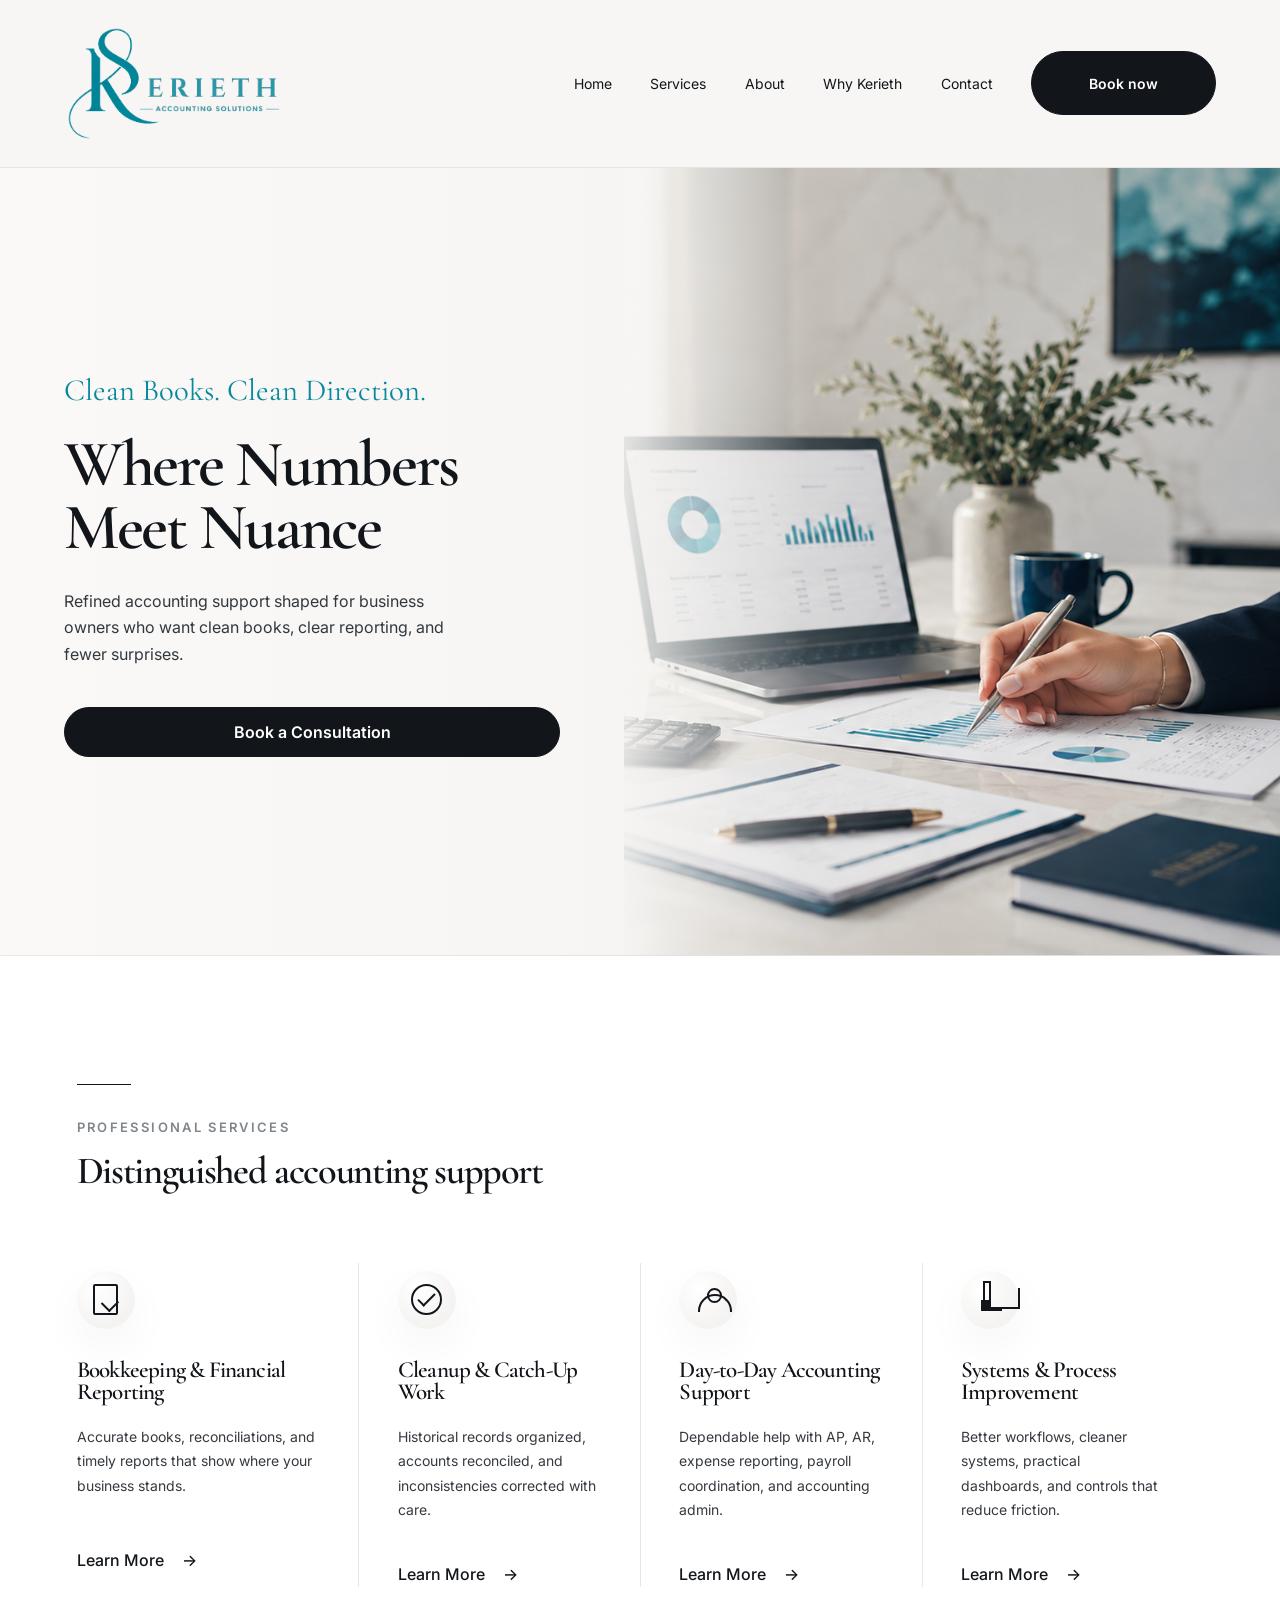
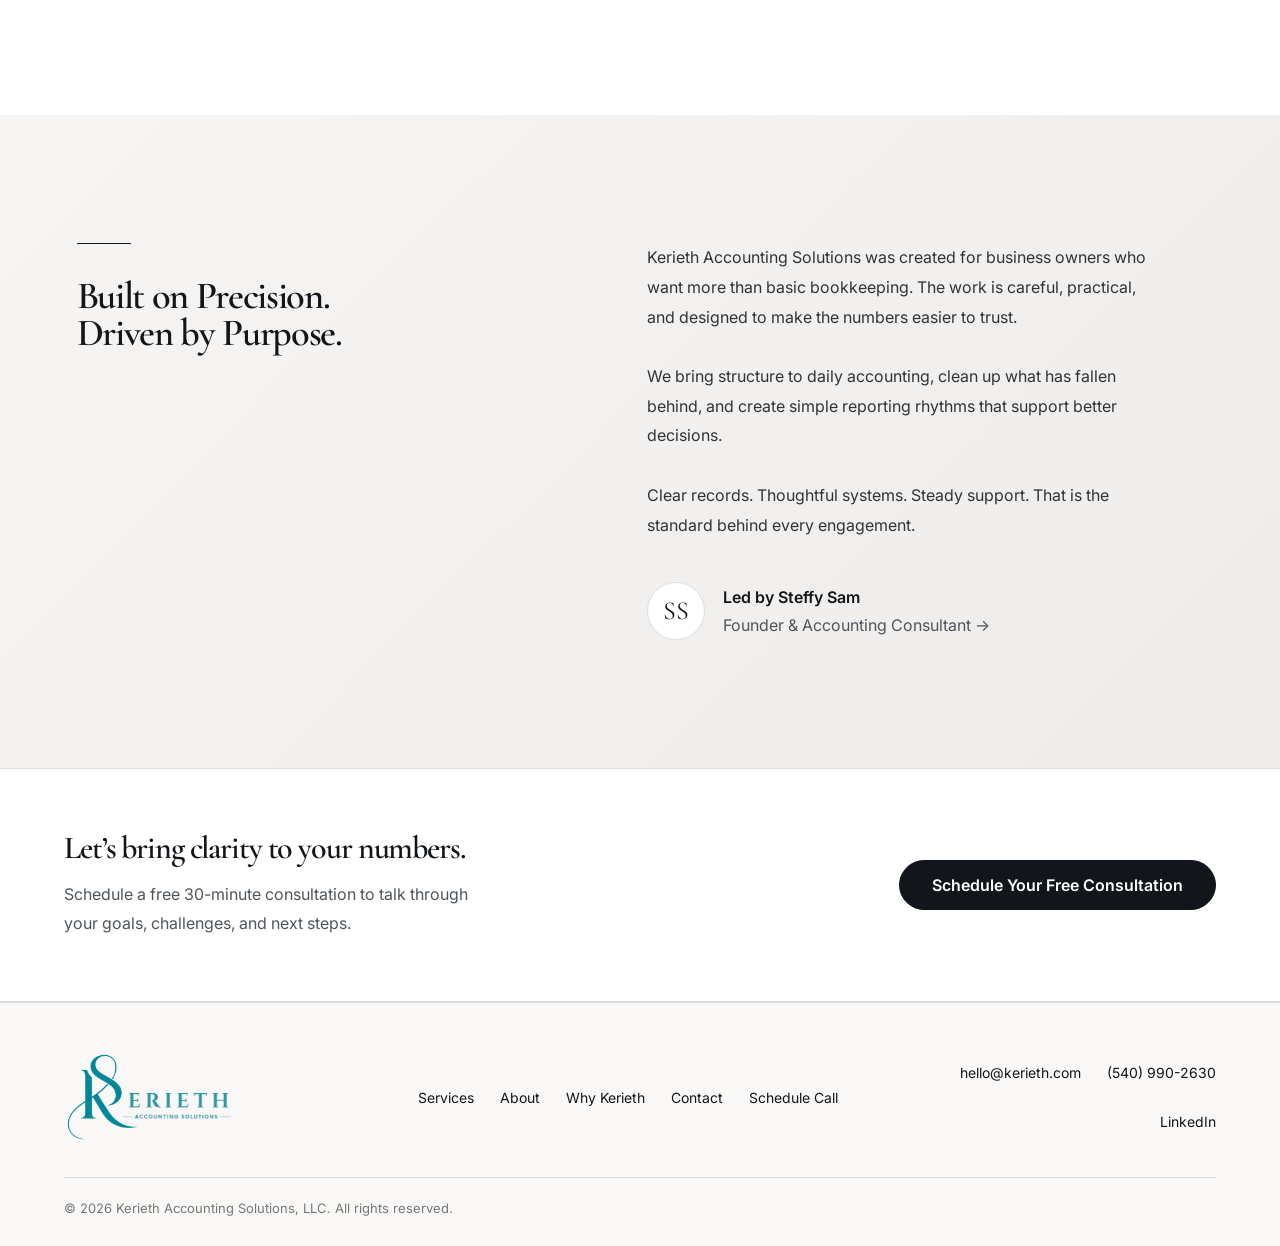
==== index.html @ 2ef551b6 "Add files via upload" ====
<!doctype html>
<html lang="en">
<head>
  <meta charset="utf-8">
  <meta name="viewport" content="width=device-width, initial-scale=1">
  <title>Kerieth Accounting Solutions | Where Numbers Meet Nuance</title>
  <link rel="preconnect" href="https://fonts.googleapis.com">
  <link rel="preconnect" href="https://fonts.gstatic.com" crossorigin>
  <link href="https://fonts.googleapis.com/css2?family=Cormorant+Garamond:wght@500;600;700&family=Inter:wght@400;500;600;700&display=swap" rel="stylesheet">
  <link rel="stylesheet" href="styles.css">
</head>
<body>

<header class="site-header">
  <a class="brand" href="index.html" aria-label="Kerieth Accounting Solutions home">
    <img src="assets/kerieth-logo.png" alt="Kerieth Accounting Solutions logo">
  </a>
  <button class="menu-toggle" aria-label="Open menu">Menu</button>
  <nav class="site-nav" aria-label="Main navigation">
    <a href="index.html">Home</a>
    <a href="services.html">Services</a>
    <a href="about.html">About</a>
    <a href="why-kerieth.html">Why Kerieth</a>
    <a href="contact.html">Contact</a>
    <a class="nav-book" href="contact.html#schedule">Book now</a>
  </nav>
</header>

<main>

<section class="hero-shell">
  <div class="hero-copy reveal">
    <p class="kicker">Clean Books. Clean Direction.</p>
    <h1>Where Numbers Meet Nuance</h1>
    <p class="hero-text">Refined accounting support shaped for business owners who want clean books, clear reporting, and fewer surprises.</p>
    <a class="button dark" href="contact.html#schedule">Book a Consultation</a>
  </div>
  <div class="hero-image" aria-label="Accounting desk with financial reports and laptop"></div>
</section>
<section class="services-home section-pad">
  <div class="section-mark"></div>
  <div class="section-head compact">
    <p class="kicker small">Professional services</p>
    <h2>Distinguished accounting support</h2>
  </div>
  <div class="service-lineup refined-services">
    <article>
      <div class="service-icon icon-report" aria-hidden="true"></div>
      <h3>Bookkeeping & Financial Reporting</h3>
      <p>Accurate books, reconciliations, and timely reports that show where your business stands.</p>
      <a href="services.html#bookkeeping">Learn More <span>→</span></a>
    </article>
    <article>
      <div class="service-icon icon-check" aria-hidden="true"></div>
      <h3>Cleanup & Catch-Up Work</h3>
      <p>Historical records organized, accounts reconciled, and inconsistencies corrected with care.</p>
      <a href="services.html#cleanup">Learn More <span>→</span></a>
    </article>
    <article>
      <div class="service-icon icon-support" aria-hidden="true"></div>
      <h3>Day-to-Day Accounting Support</h3>
      <p>Dependable help with AP, AR, expense reporting, payroll coordination, and accounting admin.</p>
      <a href="services.html#support">Learn More <span>→</span></a>
    </article>
    <article>
      <div class="service-icon icon-systems" aria-hidden="true"></div>
      <h3>Systems & Process Improvement</h3>
      <p>Better workflows, cleaner systems, practical dashboards, and controls that reduce friction.</p>
      <a href="services.html#systems">Learn More <span>→</span></a>
    </article>
  </div>
</section>
<section class="statement section-pad soft-block statement-refined">
  <div>
    <div class="section-mark"></div>
    <h2>Built on Precision.<br>Driven by Purpose.</h2>
  </div>
  <div class="statement-copy">
    <p>Kerieth Accounting Solutions was created for business owners who want more than basic bookkeeping. The work is careful, practical, and designed to make the numbers easier to trust.</p>
    <p>We bring structure to daily accounting, clean up what has fallen behind, and create simple reporting rhythms that support better decisions.</p>
    <p>Clear records. Thoughtful systems. Steady support. That is the standard behind every engagement.</p>
    <div class="founder-mini">
      <div class="founder-mark">SS</div>
      <div>
        <span>Led by Steffy Sam</span>
        <a href="about.html">Founder & Accounting Consultant →</a>
      </div>
    </div>
  </div>
</section>
<section class="booking-strip">
  <div>
    <h2>Let’s bring clarity to your numbers.</h2>
    <p>Schedule a free 30-minute consultation to talk through your goals, challenges, and next steps.</p>
  </div>
  <a class="button dark" href="contact.html#schedule">Schedule Your Free Consultation</a>
</section>

</main>

<footer class="site-footer">
  <div class="footer-inner">
    <a class="footer-brand" href="index.html">
      <img src="assets/kerieth-logo.png" alt="Kerieth Accounting Solutions logo">
    </a>
    <nav class="footer-links" aria-label="Footer navigation">
      <a href="services.html">Services</a>
      <a href="about.html">About</a>
      <a href="why-kerieth.html">Why Kerieth</a>
      <a href="contact.html">Contact</a>
      <a href="schedule.html">Schedule Call</a>
    </nav>
    <div class="footer-contact">
      <a href="mailto:hello@kerieth.com">hello@kerieth.com</a>
      <a href="tel:5409902630">(540) 990-2630</a>
      <a href="https://www.linkedin.com/company/keriethaccounting/" target="_blank" rel="noopener">LinkedIn</a>
    </div>
  </div>
  <div class="footer-bottom">© 2026 Kerieth Accounting Solutions, LLC. All rights reserved.</div>
</footer>

<script src="script.js"></script>
</body>
</html>
---- styles.css ----
:root {
  --ink: #12161b;
  --muted: #4f555c;
  --line: #dedede;
  --paper: #f7f6f4;
  --soft: #f0eeeb;
  --white: #ffffff;
  --accent: #07899d;
}

* { box-sizing: border-box; }
html { scroll-behavior: smooth; }
body {
  margin: 0;
  font-family: Inter, system-ui, -apple-system, BlinkMacSystemFont, "Segoe UI", sans-serif;
  color: var(--ink);
  background: var(--paper);
  line-height: 1.65;
}
a { color: inherit; text-decoration: none; }
img { display: block; max-width: 100%; }

.site-header {
  min-height: 104px;
  padding: 24px clamp(24px, 5vw, 64px);
  display: flex;
  align-items: center;
  justify-content: space-between;
  gap: 32px;
  background: rgba(247, 246, 244, 0.88);
  backdrop-filter: blur(16px);
  position: sticky;
  top: 0;
  z-index: 10;
  border-bottom: 1px solid rgba(18, 22, 27, 0.08);
}
.brand img { width: 220px; height: auto; }
.site-nav { display: flex; align-items: center; gap: clamp(22px, 3vw, 44px); font-size: 14px; }
.site-nav a { padding: 8px 0; }
.site-nav a:hover { opacity: .62; }
.nav-book, .button {
  display: inline-flex;
  align-items: center;
  justify-content: center;
  border-radius: 999px;
  min-height: 50px;
  padding: 0 32px;
  font-weight: 600;
  border: 1px solid var(--ink);
  transition: transform .2s ease, opacity .2s ease, background .2s ease;
}
.nav-book, .button.dark { background: var(--ink); color: var(--white); }
.nav-book { min-width: 150px; padding-inline: 34px; }
.button.outline { background: transparent; color: var(--ink); }
.button:hover, .nav-book:hover { transform: translateY(-2px); opacity: .86; }
.menu-toggle { display: none; background: none; border: 0; font: inherit; }

h1, h2, h3 {
  font-family: "Cormorant Garamond", Georgia, serif;
  font-weight: 600;
  line-height: .96;
  letter-spacing: -0.035em;
  margin: 0;
}
p { margin: 0; color: var(--muted); }
.kicker {
  color: var(--accent);
  font-family: "Cormorant Garamond", Georgia, serif;
  font-size: clamp(24px, 2.4vw, 34px);
  margin-bottom: 18px;
}
.kicker.small {
  text-transform: uppercase;
  letter-spacing: .18em;
  font: 600 13px Inter, sans-serif;
  color: #7f858b;
}
.section-mark { width: 54px; height: 1px; background: var(--ink); margin-bottom: 34px; }
.section-pad { padding: clamp(88px, 10vw, 155px) clamp(28px, 6vw, 86px); }

.hero-shell {
  min-height: calc(100vh - 112px);
  display: grid;
  grid-template-columns: 1fr 1.05fr;
  background: linear-gradient(90deg, #faf9f7 0%, #f7f6f4 42%, #efeeec 100%);
  border-bottom: 1px solid rgba(18,22,27,.08);
}
.hero-copy {
  padding: clamp(42px, 6vw, 92px) clamp(28px, 5vw, 72px);
  display: flex;
  flex-direction: column;
  justify-content: center;
  max-width: 690px;
}
.hero-copy h1 { font-size: clamp(42px, 5.1vw, 76px); margin-bottom: 28px; }
.hero-text { font-size: clamp(16px, 1.25vw, 19px); max-width: 400px; margin-bottom: 40px; color: #33383e; }
.hero-image {
  min-height: 560px;
  background-image: linear-gradient(90deg, rgba(247,246,244,.9), rgba(247,246,244,.18) 28%, rgba(247,246,244,0) 48%), url('assets/hero-home.png');
  background-size: cover;
  background-position: center right;
}

.services-home { background: var(--white); }
.section-head.compact { max-width: 660px; margin-bottom: 72px; }
.section-head h2, .services-home h2, .statement h2 { font-size: clamp(34px, 3vw, 50px); }
.service-lineup {
  display: grid;
  grid-template-columns: repeat(4, 1fr);
  border-top: 1px solid transparent;
}
.service-lineup article {
  min-height: 300px;
  padding: 0 clamp(28px, 3vw, 52px);
  border-left: 1px solid var(--line);
}
.service-lineup article:first-child { border-left: none; padding-left: 0; }
.service-icon {
  width: 58px;
  height: 58px;
  border-radius: 50%;
  display: grid;
  place-items: center;
  background: #f0f0ef;
  margin-bottom: 30px;
  font-size: 23px;
}
.service-lineup h3 { font-size: clamp(22px, 1.8vw, 30px); margin-bottom: 22px; }
.service-lineup p { min-height: 84px; font-size: 14px; color: #353a40; max-width: 240px; line-height: 1.75; }
.service-lineup a { margin-top: 38px; display: inline-flex; gap: 18px; align-items: center; font-weight: 500; }

.statement {
  display: grid;
  grid-template-columns: .9fr 1.1fr;
  gap: clamp(60px, 9vw, 150px);
  align-items: start;
}
.soft-block { background: linear-gradient(135deg, #f6f5f3, #edecea); }
.statement-copy { max-width: 520px; display: grid; gap: 30px; }
.statement-copy p { color: #2f343a; font-size: 16px; line-height: 1.85; }
.booking-strip {
  margin: 0 clamp(28px, 6vw, 86px) clamp(92px, 9vw, 135px);
  padding: clamp(46px, 5vw, 66px) clamp(34px, 6vw, 86px);
  background: var(--white);
  border: 1px solid var(--line);
  display: flex;
  align-items: center;
  justify-content: space-between;
  gap: clamp(56px, 8vw, 130px);
}
.booking-strip h2 { font-size: clamp(28px, 2.5vw, 40px); margin-bottom: 16px; }
.booking-strip p { max-width: 420px; line-height: 1.8; }
.booking-strip.slim { margin-top: 24px; }

.page-title {
  padding: clamp(88px, 11vw, 160px) clamp(28px, 6vw, 86px) clamp(64px, 8vw, 110px);
  max-width: 1120px;
}
.page-title h1 { font-size: clamp(38px, 4.8vw, 72px); max-width: 760px; margin-bottom: 30px; }
.page-title p:not(.kicker) { max-width: 540px; font-size: 16px; line-height: 1.85; }
.center-title { text-align: center; margin: 0 auto; }
.center-title p { margin-left: auto; margin-right: auto; }
.center-title .button { margin-top: 36px; }

.service-detail-wrap { padding: 0 clamp(28px, 6vw, 86px) clamp(100px, 10vw, 160px); display: grid; gap: 1px; }
.service-detail {
  display: grid;
  grid-template-columns: 90px 1fr 1fr;
  gap: clamp(44px, 7vw, 115px);
  padding: clamp(56px, 7vw, 96px) 0;
  border-top: 1px solid var(--line);
}
.service-detail span { font-family: "Cormorant Garamond", Georgia, serif; font-size: 38px; color: #9a9a9a; }
.service-detail h2 { font-size: clamp(28px, 3vw, 44px); max-width: 560px; }
.service-detail ul { margin: 24px 0 0; padding-left: 20px; color: var(--muted); }

.about-editorial {
  padding: 0 clamp(28px, 6vw, 86px) clamp(100px, 10vw, 160px);
  display: grid;
  grid-template-columns: .85fr 1.15fr;
  gap: clamp(48px, 8vw, 120px);
  align-items: start;
}
.name-card {
  background: var(--white);
  border: 1px solid var(--line);
  padding: clamp(34px, 5vw, 60px);
  min-height: 330px;
  display: flex;
  flex-direction: column;
  justify-content: flex-end;
}
.name-card h2 { font-size: clamp(38px, 4vw, 62px); }
.about-copy h2 { font-size: clamp(32px, 3.6vw, 54px); margin-bottom: 36px; }
.about-copy p { margin-bottom: 24px; font-size: 17px; color: #2f343a; }
.stats-row, .values-simple, .why-grid, .contact-layout {
  padding: 0 clamp(24px, 5vw, 72px) clamp(80px, 8vw, 130px);
}
.stats-row { display: grid; grid-template-columns: repeat(3, 1fr); gap: 1px; }
.stats-row div, .values-simple article, .why-grid article, .contact-card, .contact-form {
  background: var(--white);
  border: 1px solid var(--line);
  padding: clamp(28px, 4vw, 48px);
}
.stats-row strong { display: block; font: 600 clamp(42px, 5vw, 70px) "Cormorant Garamond", Georgia, serif; }
.stats-row span { color: var(--muted); }
.values-simple { display: grid; grid-template-columns: repeat(3, 1fr); gap: 1px; }
.values-simple h3, .why-grid h2, .contact-card h2 { font-size: clamp(32px, 3vw, 46px); margin-bottom: 20px; }
.process article span { display: block; margin-bottom: 20px; color: #8b8b8b; }
.why-grid { display: grid; grid-template-columns: repeat(2, 1fr); gap: 1px; }
.contact-layout { display: grid; grid-template-columns: 1.2fr .8fr; gap: 1px; }
.contact-form { display: grid; gap: 24px; }
.contact-form label { display: grid; gap: 10px; font-weight: 600; }
.contact-form input, .contact-form textarea {
  width: 100%;
  border: 1px solid var(--line);
  background: #fbfaf8;
  padding: 16px 18px;
  font: inherit;
  color: var(--ink);
}
.contact-form textarea { min-height: 150px; resize: vertical; }
.form-error { color: #9b1c1c; min-height: 24px; }
.contact-card { display: flex; flex-direction: column; gap: 16px; }
.contact-card .button { margin-top: 24px; align-self: flex-start; }

.site-footer {
  padding: 48px clamp(24px, 5vw, 72px) 26px;
  background: #f9f8f6;
  border-top: 1px solid var(--line);
}
.footer-inner { display: grid; grid-template-columns: 1fr 1.4fr 1fr; gap: 36px; align-items: center; }
.footer-brand img { width: 170px; }
.footer-links, .footer-contact { display: flex; gap: 26px; flex-wrap: wrap; font-size: 14px; }
.footer-contact { justify-content: flex-end; }
.footer-bottom { margin-top: 34px; padding-top: 20px; border-top: 1px solid var(--line); color: #777; font-size: 13px; }

.reveal { animation: rise .7s ease both; }
@keyframes rise { from { opacity: 0; transform: translateY(18px); } to { opacity: 1; transform: none; } }

@media (max-width: 980px) {
  .site-header { min-height: 88px; }
  .brand img { width: 190px; }
  .menu-toggle { display: block; }
  .site-nav { display: none; position: absolute; left: 0; right: 0; top: 88px; background: #f9f8f6; padding: 24px; border-bottom: 1px solid var(--line); }
  .site-nav.open { display: grid; }
  .hero-shell { grid-template-columns: 1fr; }
  .hero-image { min-height: 360px; order: -1; background-position: center right; }
  .hero-copy { padding-top: 48px; }
  .service-lineup { grid-template-columns: 1fr 1fr; gap: 1px; }
  .service-lineup article { border-left: none; border-top: 1px solid var(--line); padding: 34px 0; }
  .statement, .about-editorial, .contact-layout { grid-template-columns: 1fr; }
  .footer-inner { grid-template-columns: 1fr; }
  .footer-contact { justify-content: flex-start; }
  .service-detail { grid-template-columns: 1fr; gap: 20px; }
}

@media (max-width: 640px) {
  .site-header { padding: 18px 20px; }
  .brand img { width: 155px; }
  .hero-copy h1, .page-title h1 { font-size: 48px; }
  .hero-text { font-size: 17px; }
  .hero-image { min-height: 280px; }
  .service-lineup, .stats-row, .values-simple, .why-grid { grid-template-columns: 1fr; }
  .service-lineup article { min-height: auto; }
  .booking-strip { flex-direction: column; align-items: flex-start; margin-left: 20px; margin-right: 20px; }
  .button, .nav-book { width: 100%; }
}


/* Refined personal-touch additions */
.service-icon {
  position: relative;
  color: var(--ink);
}
.service-icon::before,
.service-icon::after {
  content: "";
  position: absolute;
  box-sizing: border-box;
  display: block;
}
.icon-report::before {
  width: 25px;
  height: 31px;
  border: 2px solid currentColor;
  border-radius: 2px;
}
.icon-report::after {
  width: 14px;
  height: 12px;
  border-left: 2px solid currentColor;
  border-bottom: 2px solid currentColor;
  transform: translate(4px, 3px) rotate(-45deg);
}
.icon-check::before {
  width: 31px;
  height: 31px;
  border: 2px solid currentColor;
  border-radius: 50%;
}
.icon-check::after {
  width: 17px;
  height: 9px;
  border-left: 2px solid currentColor;
  border-bottom: 2px solid currentColor;
  transform: translateY(-2px) rotate(-45deg);
}
.icon-support::before {
  width: 15px;
  height: 15px;
  border: 2px solid currentColor;
  border-radius: 50%;
  top: 17px;
  left: 28px;
}
.icon-support::after {
  width: 34px;
  height: 18px;
  border: 2px solid currentColor;
  border-bottom: 0;
  border-radius: 20px 20px 0 0;
  bottom: 17px;
  left: 19px;
}
.icon-systems::before {
  width: 8px;
  height: 28px;
  border: 2px solid currentColor;
  left: 22px;
  bottom: 20px;
}
.icon-systems::after {
  width: 31px;
  height: 21px;
  border-right: 2px solid currentColor;
  border-bottom: 2px solid currentColor;
  left: 28px;
  bottom: 20px;
  box-shadow: -13px 7px 0 -5px currentColor;
}
.icon-calendar::before {
  width: 32px;
  height: 30px;
  border: 2px solid currentColor;
  border-radius: 3px;
}
.icon-calendar::after {
  width: 32px;
  height: 2px;
  background: currentColor;
  top: 28px;
  left: 20px;
}
.icon-shield::before {
  width: 30px;
  height: 34px;
  border: 2px solid currentColor;
  border-radius: 16px 16px 18px 18px;
  clip-path: polygon(50% 0, 100% 18%, 88% 82%, 50% 100%, 12% 82%, 0 18%);
}
.icon-shield::after {
  width: 14px;
  height: 8px;
  border-left: 2px solid currentColor;
  border-bottom: 2px solid currentColor;
  transform: translateY(-1px) rotate(-45deg);
}
.refined-services article {
  padding-top: 8px;
}
.refined-services .service-icon,
.refined-why-grid .service-icon {
  background: #f2f1ef;
  box-shadow: 0 18px 50px rgba(18,22,27,.05);
}
.refined-detail-wrap {
  gap: 18px;
}
.refined-detail {
  grid-template-columns: 88px 72px minmax(300px, .9fr) 1fr;
  align-items: start;
  background: var(--white);
  border: 1px solid var(--line);
  padding: clamp(30px, 4.5vw, 56px);
}
.refined-detail + .refined-detail {
  border-top: 1px solid var(--line);
}
.refined-detail .service-icon {
  margin: 0;
}
.refined-detail span {
  font-size: 42px;
  line-height: 1;
  color: #aaa;
}
.refined-detail ul {
  margin: 0;
  padding-left: 20px;
}
.about-refined {
  grid-template-columns: 1fr .9fr;
}
.founder-card {
  justify-content: flex-start;
  gap: 14px;
  min-height: auto;
  padding: clamp(34px, 5vw, 58px);
}
.founder-card h2 {
  font-size: clamp(54px, 6.5vw, 86px);
  line-height: .9;
  margin-bottom: 0;
}
.founder-divider {
  height: 1px;
  background: var(--line);
  margin: 26px 0 8px;
}
.founder-note {
  max-width: 420px;
  color: #34383d;
}
.founder-link {
  display: inline-flex;
  margin-top: 18px;
  font-weight: 600;
}
.founder-mini {
  display: flex;
  align-items: center;
  gap: 18px;
  padding-top: 12px;
}
.founder-mark {
  width: 58px;
  height: 58px;
  border-radius: 50%;
  display: grid;
  place-items: center;
  border: 1px solid var(--line);
  background: var(--white);
  font-family: "Cormorant Garamond", Georgia, serif;
  font-size: 26px;
}
.founder-mini span,
.founder-mini a {
  display: block;
}
.founder-mini span {
  font-weight: 600;
  color: var(--ink);
}
.founder-mini a {
  color: var(--muted);
  margin-top: 2px;
}
.refined-why-grid article {
  display: grid;
  grid-template-columns: 84px 1fr;
  column-gap: 24px;
  align-items: start;
}
.refined-why-grid article .service-icon {
  grid-row: span 2;
  margin: 0;
}
.refined-why-grid article h2 {
  margin-bottom: 12px;
}
.booking-strip {
  box-shadow: 0 24px 60px rgba(18,22,27,.04);
}
@media (max-width: 980px) {
  .refined-detail {
    grid-template-columns: 76px 1fr;
  }
  .refined-detail span { display: none; }
  .about-refined { grid-template-columns: 1fr; }
  .refined-why-grid article { grid-template-columns: 74px 1fr; }
}
@media (max-width: 640px) {
  .nav-book { min-width: auto; }
  .refined-detail,
  .refined-why-grid article {
    grid-template-columns: 1fr;
  }
  .refined-detail .service-icon,
  .refined-why-grid article .service-icon {
    margin-bottom: 20px;
  }
  .founder-card h2 { font-size: 52px; }
}


/* Final refinements: cleaner CTA, transparent logo, improved service/about/why layouts */
.site-header {
  background: rgba(247, 246, 244, 0.94);
}
.brand img,
.footer-brand img {
  mix-blend-mode: multiply;
}
.nav-book {
  min-width: 185px;
  min-height: 64px;
  padding-inline: 40px;
  border-radius: 999px;
}
.booking-strip {
  margin: 0;
  padding: clamp(46px, 5vw, 72px) clamp(24px, 5vw, 72px);
  background: var(--white);
  border: 0;
  border-top: 1px solid var(--line);
  border-bottom: 1px solid var(--line);
  box-shadow: none;
}
.booking-strip.slim {
  margin: 0;
}
.service-lineup article {
  border-left-color: rgba(18,22,27,.10);
}
.refined-services .service-icon,
.service-detail-card .service-icon,
.refined-why-grid .service-icon,
.value-icon {
  background: radial-gradient(circle at 35% 30%, #ffffff 0%, #f4f3f1 70%);
  box-shadow: 0 18px 46px rgba(18,22,27,.045);
}

/* Services page redesign */
.service-detail-wrap.refined-detail-wrap {
  display: grid;
  grid-template-columns: repeat(2, minmax(0, 1fr));
  gap: 1px;
  padding-top: 0;
}
.service-detail.refined-detail.service-detail-card {
  display: grid;
  grid-template-columns: 80px 1fr;
  gap: 26px;
  min-height: 410px;
  padding: clamp(38px, 5vw, 62px);
  background: var(--white);
  border: 1px solid var(--line);
  align-items: start;
}
.service-detail-card .service-icon {
  margin: 0;
}
.service-detail-card .service-number {
  display: none;
}
.service-detail-card h2 {
  font-size: clamp(36px, 3.5vw, 56px);
  max-width: 560px;
  margin-bottom: 22px;
}
.service-detail-card p {
  max-width: 620px;
  color: #2f343a;
}
.service-detail-card ul {
  grid-column: 2;
  margin-top: 8px;
  padding-left: 0;
  list-style: none;
  display: grid;
  gap: 12px;
}
.service-detail-card li {
  position: relative;
  padding-left: 24px;
  color: var(--muted);
}
.service-detail-card li::before {
  content: '';
  position: absolute;
  left: 0;
  top: .7em;
  width: 6px;
  height: 6px;
  border-radius: 50%;
  background: var(--ink);
}

/* About page redesign */
.about-refined {
  grid-template-columns: 1.08fr .92fr;
}
.name-card.founder-card {
  justify-content: flex-start;
  border-radius: 0;
  min-height: 430px;
  background:
    linear-gradient(135deg, rgba(255,255,255,.97), rgba(247,246,244,.98));
}
.founder-card h2 {
  font-size: clamp(46px, 5vw, 72px);
  line-height: .96;
  letter-spacing: -.035em;
}
.founder-note {
  line-height: 1.7;
}
.founder-initial {
  width: 86px;
  height: 86px;
  border-radius: 50%;
  display: grid;
  place-items: center;
  border: 1px solid var(--line);
  background: #f2f1ef;
  font: 600 34px 'Cormorant Garamond', Georgia, serif;
  margin-bottom: 34px;
}
.values-simple.with-icons article,
.refined-why-grid article {
  position: relative;
}
.value-icon {
  width: 62px;
  height: 62px;
  border-radius: 50%;
  display: grid;
  place-items: center;
  margin-bottom: 28px;
  font-size: 28px;
  color: var(--ink);
}
.values-simple.with-icons {
  grid-template-columns: repeat(3, 1fr);
}

/* Why Kerieth page improvement */
.why-grid.refined-why-grid {
  grid-template-columns: repeat(2, minmax(0, 1fr));
  gap: 1px;
}
.refined-why-grid article {
  grid-template-columns: 86px 1fr;
  min-height: 230px;
}
.refined-why-grid article h2 {
  font-size: clamp(34px, 3vw, 50px);
}

@media (max-width: 980px) {
  .service-detail-wrap.refined-detail-wrap,
  .about-refined,
  .values-simple.with-icons,
  .why-grid.refined-why-grid {
    grid-template-columns: 1fr;
  }
  .service-detail.refined-detail.service-detail-card {
    grid-template-columns: 70px 1fr;
    min-height: auto;
  }
}
@media (max-width: 640px) {
  .nav-book {
    min-height: 56px;
    min-width: auto;
  }
  .booking-strip {
    padding: 42px 22px;
  }
  .service-detail.refined-detail.service-detail-card,
  .refined-why-grid article {
    grid-template-columns: 1fr;
  }
  .service-detail-card ul {
    grid-column: 1;
  }
  .founder-card h2 {
    font-size: 46px;
  }
}


/* Final service / icon refinements */
.service-detail-wrap.refined-detail-wrap {
  gap: 20px;
  padding-top: 12px;
}
.service-detail.refined-detail.service-detail-card {
  min-height: auto;
  grid-template-columns: 58px 1fr;
  gap: clamp(18px, 2.5vw, 32px);
  padding: clamp(30px, 4vw, 48px);
}
.service-detail-card h2 {
  font-size: clamp(28px, 2.8vw, 42px);
  line-height: 1.04;
  margin-bottom: 18px;
}
.service-detail-card p {
  font-size: 15px;
  line-height: 1.75;
  max-width: 540px;
}
.service-detail-card ul {
  margin-top: 4px;
  gap: 9px;
}
.service-detail-card li {
  font-size: 14px;
  line-height: 1.65;
}
.service-detail-card .service-icon,
.refined-why-grid .service-icon,
.value-icon {
  width: 54px;
  height: 54px;
  font-size: 0;
  color: var(--ink);
  background: #f4f3f1;
  box-shadow: 0 18px 44px rgba(18,22,27,.045);
}

.values-simple.with-icons article {
  padding: clamp(32px, 4.8vw, 56px);
}
.values-simple.with-icons h3 {
  font-size: clamp(28px, 2.6vw, 42px);
}
.values-simple.with-icons p {
  max-width: 440px;
  line-height: 1.75;
}

.why-grid.refined-why-grid {
  gap: 16px;
  padding-inline: clamp(28px, 5vw, 72px);
}
.refined-why-grid article {
  min-height: 210px;
  padding: clamp(32px, 4vw, 52px);
  background: var(--white);
  border: 1px solid var(--line);
  grid-template-columns: 58px 1fr;
  column-gap: 28px;
}
.refined-why-grid article h2 {
  font-size: clamp(28px, 2.7vw, 42px);
}
.refined-why-grid article p {
  font-size: 15px;
  line-height: 1.75;
  max-width: 560px;
}

/* Elegant line icons */
.icon-ledger::before,
.icon-flow::before,
.icon-insight::before,
.icon-personal::before,
.icon-rhythm::before,
.icon-ready::before,
.icon-ledger::after,
.icon-flow::after,
.icon-insight::after,
.icon-personal::after,
.icon-rhythm::after,
.icon-ready::after {
  content: '';
  position: absolute;
  display: block;
  box-sizing: border-box;
}

.icon-ledger::before {
  width: 22px;
  height: 26px;
  border: 1.7px solid currentColor;
  border-radius: 2px;
}
.icon-ledger::after {
  width: 12px;
  height: 1.7px;
  background: currentColor;
  box-shadow: 0 6px 0 currentColor, 0 12px 0 currentColor;
}

.icon-flow::before {
  width: 30px;
  height: 18px;
  border: 1.7px solid currentColor;
  border-top: 0;
  border-radius: 0 0 18px 18px;
  transform: translateY(-3px);
}
.icon-flow::after {
  width: 8px;
  height: 8px;
  border-top: 1.7px solid currentColor;
  border-right: 1.7px solid currentColor;
  transform: translate(12px, -4px) rotate(45deg);
}

.icon-insight::before {
  width: 30px;
  height: 30px;
  border-left: 1.7px solid currentColor;
  border-bottom: 1.7px solid currentColor;
  transform: translateY(2px);
}
.icon-insight::after {
  width: 7px;
  height: 17px;
  background: currentColor;
  box-shadow: 10px -6px 0 currentColor, 20px -12px 0 currentColor;
  transform: translate(-10px, 5px);
}

.icon-personal::before {
  width: 14px;
  height: 14px;
  border: 1.7px solid currentColor;
  border-radius: 50%;
  transform: translateY(-9px);
}
.icon-personal::after {
  width: 30px;
  height: 16px;
  border: 1.7px solid currentColor;
  border-bottom: 0;
  border-radius: 18px 18px 0 0;
  transform: translateY(13px);
}

.icon-rhythm::before {
  width: 30px;
  height: 24px;
  border: 1.7px solid currentColor;
  border-radius: 2px;
}
.icon-rhythm::after {
  width: 30px;
  height: 1.7px;
  background: currentColor;
  transform: translateY(-6px);
  box-shadow: 0 11px 0 rgba(18,22,27,.25);
}

.icon-ready::before {
  width: 26px;
  height: 30px;
  border: 1.7px solid currentColor;
  border-radius: 2px;
}
.icon-ready::after {
  width: 14px;
  height: 8px;
  border-left: 1.7px solid currentColor;
  border-bottom: 1.7px solid currentColor;
  transform: rotate(-45deg);
}

/* Calendly remains static-site friendly because it is just an embedded external widget. */
.contact-layout {
  align-items: start;
}
.calendly-panel {
  grid-column: 1 / -1;
  display: grid;
  grid-template-columns: .7fr 1.3fr;
  gap: clamp(28px, 5vw, 70px);
  padding: clamp(36px, 5vw, 64px);
  background: var(--white);
  border: 1px solid var(--line);
  margin-top: 24px;
}
.calendly-copy h2 {
  font-size: clamp(30px, 3vw, 46px);
  margin-bottom: 18px;
}
.calendly-copy p:not(.kicker) {
  color: var(--muted);
  line-height: 1.8;
  max-width: 420px;
}
.calendly-frame {
  min-height: 650px;
  border-left: 1px solid var(--line);
  padding-left: clamp(24px, 4vw, 52px);
}
.calendly-frame iframe {
  width: 100%;
  height: 650px;
  border: 0;
  display: block;
  background: var(--white);
}

@media (max-width: 980px) {
  .service-detail-wrap.refined-detail-wrap {
    grid-template-columns: 1fr;
  }
  .calendly-panel {
    grid-template-columns: 1fr;
  }
  .calendly-frame {
    border-left: 0;
    padding-left: 0;
    border-top: 1px solid var(--line);
    padding-top: 28px;
  }
}
@media (max-width: 640px) {
  .service-detail.refined-detail.service-detail-card,
  .refined-why-grid article {
    grid-template-columns: 1fr;
  }
  .calendly-frame,
  .calendly-frame iframe {
    min-height: 720px;
    height: 720px;
  }
}


#schedule { scroll-margin-top: 120px; }


/* Section hero images: photographic, subtle, and blended like the landing page */
.section-hero {
  max-width: none;
  min-height: clamp(560px, 66vh, 760px);
  display: flex;
  flex-direction: column;
  justify-content: center;
  padding: clamp(86px, 9vw, 150px) clamp(28px, 6vw, 86px);
  position: relative;
  overflow: hidden;
  background-color: var(--paper);
  border-bottom: 1px solid rgba(18,22,27,.08);
}

.section-hero::before {
  content: "";
  position: absolute;
  inset: 0;
  background-repeat: no-repeat;
  background-size: 58% auto;
  background-position: right center;
  opacity: .98;
  z-index: 0;
}

.section-hero::after {
  content: "";
  position: absolute;
  inset: 0;
  background:
    linear-gradient(90deg,
      rgba(247,246,244,1) 0%,
      rgba(247,246,244,.98) 30%,
      rgba(247,246,244,.68) 48%,
      rgba(247,246,244,.16) 68%,
      rgba(247,246,244,0) 100%);
  z-index: 1;
  pointer-events: none;
}

.section-hero > * {
  position: relative;
  z-index: 2;
}

.section-hero h1 {
  max-width: 720px;
  font-size: clamp(42px, 5vw, 76px);
}

.section-hero p:not(.kicker) {
  max-width: 500px;
}

.services-page-hero::before {
  background-image: url("assets/services-hero.png");
}

.about-page-hero::before {
  background-image: url("assets/about-hero.png");
}

.why-page-hero::before {
  background-image: url("assets/why-hero.png");
}

.contact-page-hero::before {
  background-image: url("assets/contact-hero.png");
}

@media (max-width: 980px) {
  .section-hero {
    min-height: auto;
    padding-bottom: 0;
  }

  .section-hero::before,
  .section-hero::after {
    position: relative;
    display: block;
    inset: auto;
  }

  .section-hero::before {
    content: "";
    width: calc(100% + 56px);
    height: 420px;
    margin: 44px -28px 0;
    background-size: cover;
    background-position: center;
    opacity: 1;
    order: 10;
  }

  .section-hero::after {
    display: none;
  }
}

@media (max-width: 640px) {
  .section-hero h1 {
    font-size: clamp(38px, 12vw, 52px);
  }

  .section-hero::before {
    height: 320px;
  }
}


.form-success {
  margin: 0;
  color: #1f6f47;
  font-weight: 500;
}

.contact-form button:disabled {
  opacity: .65;
  cursor: not-allowed;
}
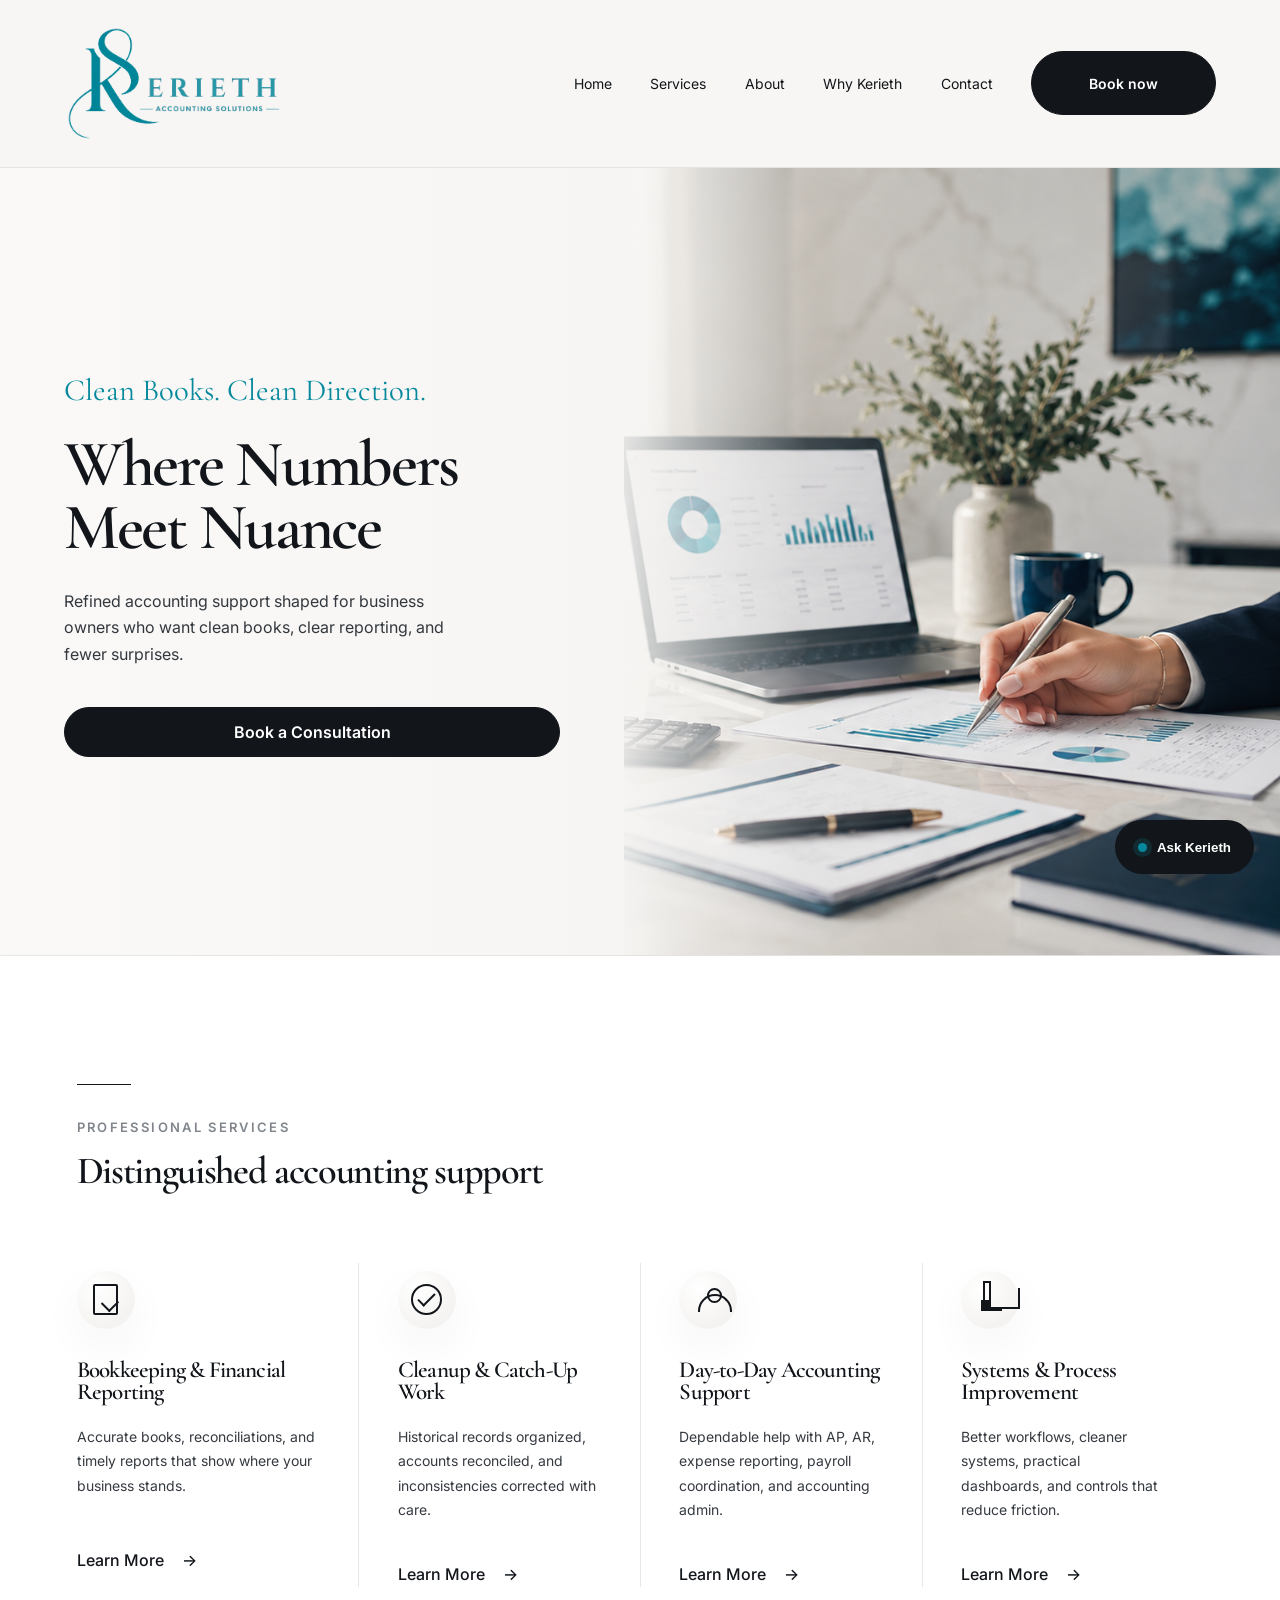
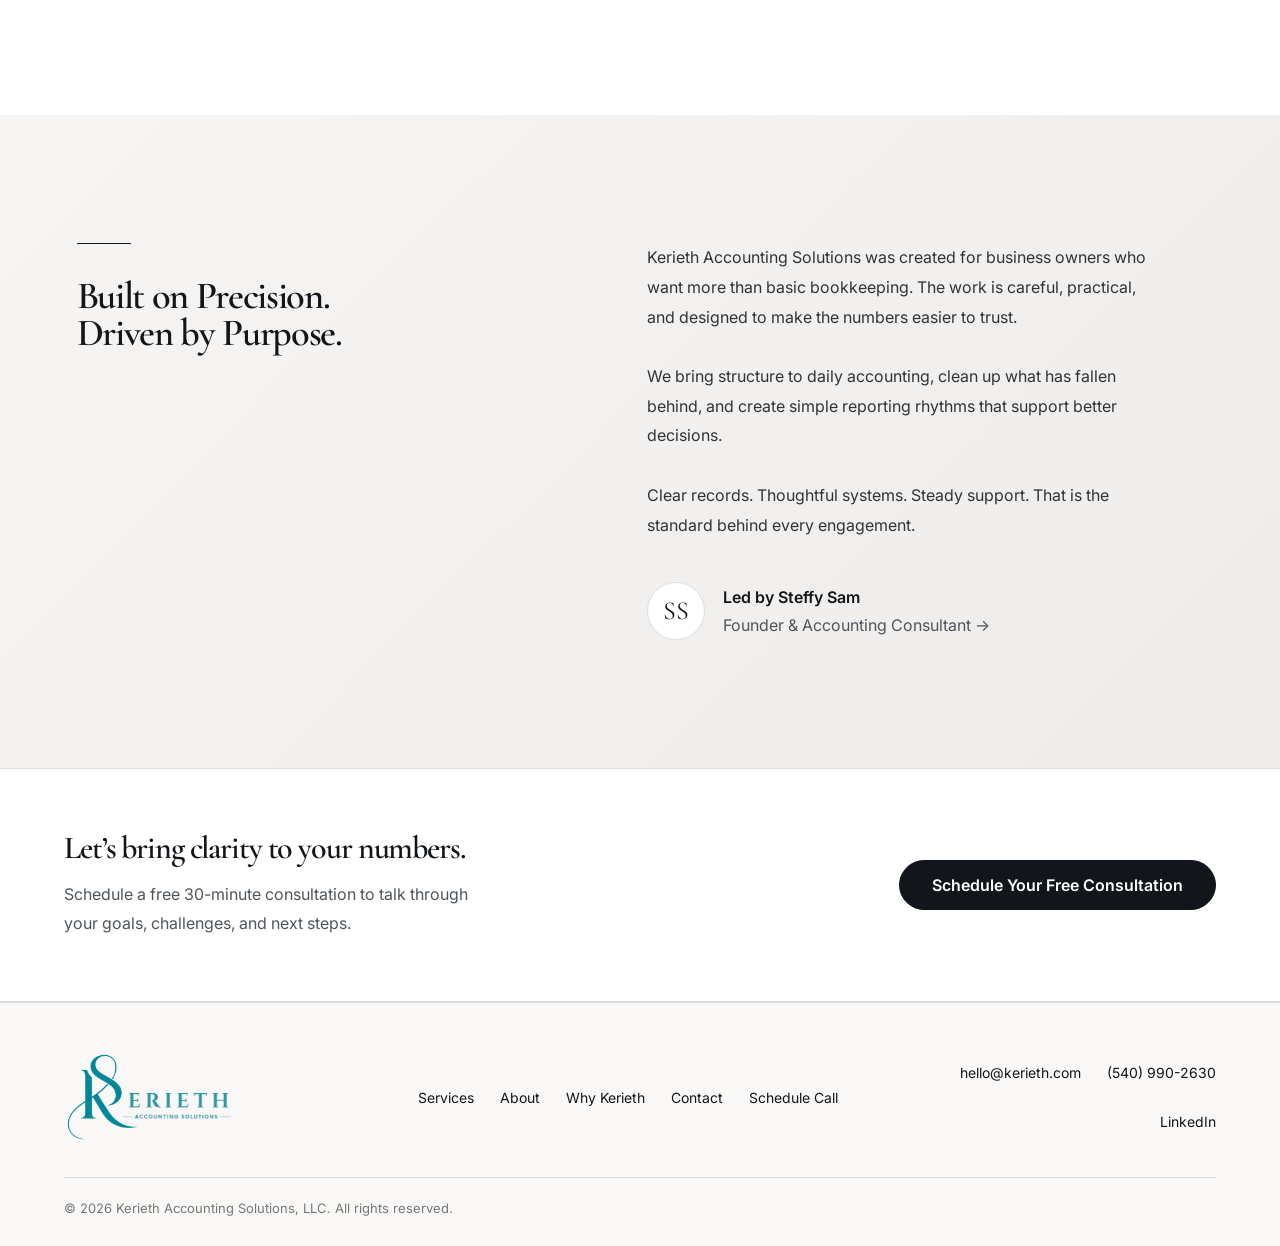
==== commit 1645e0a2: "Add files via upload" ====
--- a/index.html
+++ b/index.html
@@ -15,7 +15,7 @@
   <a class="brand" href="index.html" aria-label="Kerieth Accounting Solutions home">
     <img src="assets/kerieth-logo.png" alt="Kerieth Accounting Solutions logo">
   </a>
-  <button class="menu-toggle" aria-label="Open menu">Menu</button>
+  <button class="menu-toggle" aria-label="Open menu"><span></span><span></span><span></span></button>
   <nav class="site-nav" aria-label="Main navigation">
     <a href="index.html">Home</a>
     <a href="services.html">Services</a>
@@ -119,6 +119,36 @@
   <div class="footer-bottom">© 2026 Kerieth Accounting Solutions, LLC. All rights reserved.</div>
 </footer>
 
+
+<div class="chatbot-widget" id="chatbotWidget" aria-live="polite">
+  <button class="chatbot-toggle" id="chatbotToggle" aria-label="Open Kerieth assistant">
+    <span class="chatbot-dot"></span>
+    Ask Kerieth
+  </button>
+
+  <section class="chatbot-panel" id="chatbotPanel" aria-label="Kerieth website assistant">
+    <div class="chatbot-header">
+      <div>
+        <strong>Kerieth Assistant</strong>
+        <span>Website information only</span>
+      </div>
+      <button class="chatbot-close" id="chatbotClose" aria-label="Close assistant">×</button>
+    </div>
+
+    <div class="chatbot-messages" id="chatbotMessages">
+      <div class="bot-message">
+        Hi, I can help with Kerieth’s services, contact details, and booking a consultation.
+      </div>
+    </div>
+
+    <form class="chatbot-form" id="chatbotForm">
+      <input id="chatbotInput" type="text" placeholder="Ask about services, pricing, contact..." autocomplete="off">
+      <button type="submit">Send</button>
+    </form>
+  </section>
+</div>
+
+
 <script src="script.js"></script>
 </body>
 </html>
--- a/styles.css
+++ b/styles.css
@@ -1047,3 +1047,438 @@
   opacity: .65;
   cursor: not-allowed;
 }
+
+
+/* Cleaner embedded Calendly section */
+.neat-calendly {
+  grid-column: 1 / -1;
+  margin-top: clamp(28px, 4vw, 54px);
+  padding: clamp(44px, 5vw, 72px);
+  display: grid;
+  grid-template-columns: 0.42fr 0.58fr;
+  gap: clamp(34px, 5vw, 72px);
+  align-items: start;
+  background: #ffffff;
+  border: 1px solid rgba(18,22,27,.10);
+  box-shadow: 0 26px 70px rgba(18,22,27,.045);
+}
+
+.neat-calendly .calendly-copy {
+  position: sticky;
+  top: 140px;
+  padding-top: 8px;
+}
+
+.neat-calendly .calendly-copy h2 {
+  font-size: clamp(32px, 3.2vw, 50px);
+  line-height: 1.02;
+  margin-bottom: 20px;
+  max-width: 420px;
+}
+
+.neat-calendly .calendly-copy p:not(.kicker) {
+  max-width: 420px;
+  color: var(--muted);
+  line-height: 1.8;
+}
+
+.calendly-card {
+  background: #ffffff;
+  border: 1px solid rgba(18,22,27,.10);
+  box-shadow: 0 18px 55px rgba(18,22,27,.055);
+  overflow: hidden;
+  min-height: 760px;
+}
+
+.calendly-card iframe {
+  width: 100%;
+  height: 760px;
+  border: 0;
+  display: block;
+  background: #ffffff;
+}
+
+/* Hide any old border styling from the previous frame layout */
+.neat-calendly .calendly-frame {
+  border: 0;
+  padding: 0;
+}
+
+@media (max-width: 980px) {
+  .neat-calendly {
+    grid-template-columns: 1fr;
+  }
+
+  .neat-calendly .calendly-copy {
+    position: static;
+  }
+
+  .calendly-card,
+  .calendly-card iframe {
+    min-height: 760px;
+    height: 760px;
+  }
+}
+
+@media (max-width: 640px) {
+  .neat-calendly {
+    padding: 28px 18px;
+  }
+
+  .calendly-card,
+  .calendly-card iframe {
+    min-height: 820px;
+    height: 820px;
+  }
+}
+
+
+/* Final subpage hero refinement: match homepage clean split + fade */
+.section-hero {
+  min-height: clamp(560px, 70vh, 760px);
+  display: grid !important;
+  grid-template-columns: minmax(0, 0.9fr) minmax(520px, 1.1fr);
+  gap: 0;
+  align-items: stretch;
+  padding: 0 !important;
+  background: linear-gradient(90deg, #faf9f7 0%, #f7f6f4 42%, #efeeec 100%);
+}
+
+.section-hero::before {
+  position: relative !important;
+  inset: auto !important;
+  grid-column: 2;
+  grid-row: 1 / span 4;
+  min-height: clamp(560px, 70vh, 760px);
+  width: 100%;
+  height: 100%;
+  background-size: cover !important;
+  background-position: center right !important;
+  opacity: 1 !important;
+  z-index: 0;
+}
+
+.section-hero::after {
+  grid-column: 2;
+  grid-row: 1 / span 4;
+  z-index: 1;
+  background:
+    linear-gradient(90deg,
+      rgba(247,246,244,1) 0%,
+      rgba(247,246,244,.92) 12%,
+      rgba(247,246,244,.54) 28%,
+      rgba(247,246,244,.18) 45%,
+      rgba(247,246,244,0) 68%);
+  pointer-events: none;
+}
+
+.section-hero > .kicker,
+.section-hero > h1,
+.section-hero > p {
+  grid-column: 1;
+  max-width: 660px;
+  margin-left: clamp(28px, 6vw, 86px);
+  margin-right: clamp(28px, 5vw, 70px);
+  z-index: 3;
+}
+
+.section-hero > .kicker {
+  align-self: end;
+  margin-bottom: 18px;
+}
+
+.section-hero > h1 {
+  align-self: center;
+  font-size: clamp(42px, 4.8vw, 74px);
+  margin-top: 0;
+  margin-bottom: 26px;
+}
+
+.section-hero > p:not(.kicker) {
+  align-self: start;
+  max-width: 470px;
+  font-size: clamp(16px, 1.25vw, 19px);
+  line-height: 1.75;
+}
+
+@media (max-width: 980px) {
+  .section-hero {
+    grid-template-columns: 1fr;
+    min-height: auto;
+    padding: clamp(64px, 10vw, 96px) 0 0 !important;
+  }
+
+  .section-hero::before {
+    grid-column: 1;
+    grid-row: 4;
+    min-height: 420px;
+    margin-top: 44px;
+  }
+
+  .section-hero::after {
+    display: none;
+  }
+
+  .section-hero > .kicker,
+  .section-hero > h1,
+  .section-hero > p {
+    margin-left: clamp(24px, 6vw, 56px);
+    margin-right: clamp(24px, 6vw, 56px);
+  }
+}
+
+@media (max-width: 640px) {
+  .section-hero > h1 {
+    font-size: clamp(38px, 11vw, 52px);
+  }
+
+  .section-hero::before {
+    min-height: 320px;
+  }
+}
+
+
+/* Smoother subpage hero transition and mobile hamburger */
+.section-hero {
+  grid-template-columns: minmax(0, 0.95fr) minmax(560px, 1.05fr);
+  background: linear-gradient(90deg, #fbfaf8 0%, #f7f6f4 44%, #efeeec 100%);
+}
+
+.section-hero::before {
+  background-size: cover !important;
+  background-position: center right !important;
+}
+
+.section-hero::after {
+  background:
+    linear-gradient(90deg,
+      rgba(247,246,244,1) 0%,
+      rgba(247,246,244,1) 24%,
+      rgba(247,246,244,.96) 34%,
+      rgba(247,246,244,.82) 43%,
+      rgba(247,246,244,.55) 53%,
+      rgba(247,246,244,.24) 64%,
+      rgba(247,246,244,.06) 76%,
+      rgba(247,246,244,0) 100%),
+    linear-gradient(180deg,
+      rgba(247,246,244,.15) 0%,
+      rgba(247,246,244,0) 40%,
+      rgba(247,246,244,.10) 100%);
+}
+
+.section-hero > .kicker,
+.section-hero > h1,
+.section-hero > p {
+  margin-left: clamp(28px, 5vw, 72px);
+}
+
+.section-hero > h1 {
+  max-width: 640px;
+}
+
+.section-hero > p:not(.kicker) {
+  max-width: 460px;
+}
+
+/* Mobile hamburger icon */
+.menu-toggle {
+  width: 44px;
+  height: 44px;
+  padding: 0;
+  border: 1px solid rgba(18,22,27,.16);
+  border-radius: 50%;
+  background: transparent;
+  color: var(--ink);
+  align-items: center;
+  justify-content: center;
+  gap: 4px;
+}
+
+.menu-toggle span {
+  display: block;
+  width: 18px;
+  height: 1.6px;
+  background: currentColor;
+  border-radius: 999px;
+}
+
+@media (max-width: 980px) {
+  .menu-toggle {
+    display: inline-flex;
+    flex-direction: column;
+  }
+
+  .section-hero {
+    background: var(--paper);
+  }
+
+  .section-hero::before {
+    background-size: cover !important;
+    background-position: center !important;
+  }
+}
+
+
+/* Static GPT-style chatbot widget */
+.chatbot-widget {
+  position: fixed;
+  right: 26px;
+  bottom: 26px;
+  z-index: 999;
+  font-family: Inter, system-ui, -apple-system, BlinkMacSystemFont, "Segoe UI", sans-serif;
+}
+
+.chatbot-toggle {
+  min-height: 54px;
+  padding: 0 22px;
+  border-radius: 999px;
+  border: 1px solid rgba(18,22,27,.12);
+  background: var(--ink);
+  color: #fff;
+  font-weight: 700;
+  box-shadow: 0 18px 50px rgba(18,22,27,.18);
+  cursor: pointer;
+  display: inline-flex;
+  align-items: center;
+  gap: 10px;
+}
+
+.chatbot-dot {
+  width: 9px;
+  height: 9px;
+  border-radius: 999px;
+  background: var(--accent);
+  box-shadow: 0 0 0 5px rgba(7,137,157,.18);
+}
+
+.chatbot-panel {
+  width: min(380px, calc(100vw - 32px));
+  height: 560px;
+  max-height: calc(100vh - 110px);
+  background: #fff;
+  border: 1px solid rgba(18,22,27,.12);
+  box-shadow: 0 28px 90px rgba(18,22,27,.18);
+  display: none;
+  flex-direction: column;
+  overflow: hidden;
+  margin-bottom: 14px;
+}
+
+.chatbot-panel.open {
+  display: flex;
+}
+
+.chatbot-header {
+  padding: 18px 18px 16px;
+  border-bottom: 1px solid rgba(18,22,27,.10);
+  display: flex;
+  justify-content: space-between;
+  gap: 18px;
+  align-items: start;
+  background: #faf9f7;
+}
+
+.chatbot-header strong,
+.chatbot-header span {
+  display: block;
+}
+
+.chatbot-header strong {
+  font-size: 16px;
+}
+
+.chatbot-header span {
+  color: var(--muted);
+  font-size: 12px;
+  margin-top: 2px;
+}
+
+.chatbot-close {
+  border: 0;
+  background: transparent;
+  font-size: 28px;
+  line-height: 1;
+  cursor: pointer;
+  color: var(--ink);
+}
+
+.chatbot-messages {
+  padding: 18px;
+  flex: 1;
+  overflow-y: auto;
+  display: flex;
+  flex-direction: column;
+  gap: 12px;
+  background: #fff;
+}
+
+.bot-message,
+.user-message {
+  max-width: 86%;
+  padding: 12px 14px;
+  line-height: 1.55;
+  font-size: 14px;
+}
+
+.bot-message {
+  background: #f4f3f1;
+  color: var(--ink);
+  align-self: flex-start;
+}
+
+.user-message {
+  background: var(--ink);
+  color: #fff;
+  align-self: flex-end;
+}
+
+.bot-message a {
+  color: var(--accent);
+  font-weight: 700;
+  text-decoration: underline;
+}
+
+.chatbot-form {
+  padding: 14px;
+  border-top: 1px solid rgba(18,22,27,.10);
+  display: flex;
+  gap: 10px;
+  background: #faf9f7;
+}
+
+.chatbot-form input {
+  flex: 1;
+  border: 1px solid rgba(18,22,27,.16);
+  background: #fff;
+  padding: 12px 13px;
+  font: inherit;
+  outline: none;
+}
+
+.chatbot-form input:focus {
+  border-color: var(--ink);
+}
+
+.chatbot-form button {
+  border: 0;
+  background: var(--ink);
+  color: #fff;
+  padding: 0 16px;
+  font-weight: 700;
+  cursor: pointer;
+}
+
+@media (max-width: 640px) {
+  .chatbot-widget {
+    right: 16px;
+    bottom: 16px;
+  }
+
+  .chatbot-panel {
+    height: 72vh;
+  }
+
+  .chatbot-toggle {
+    min-height: 50px;
+  }
+}
